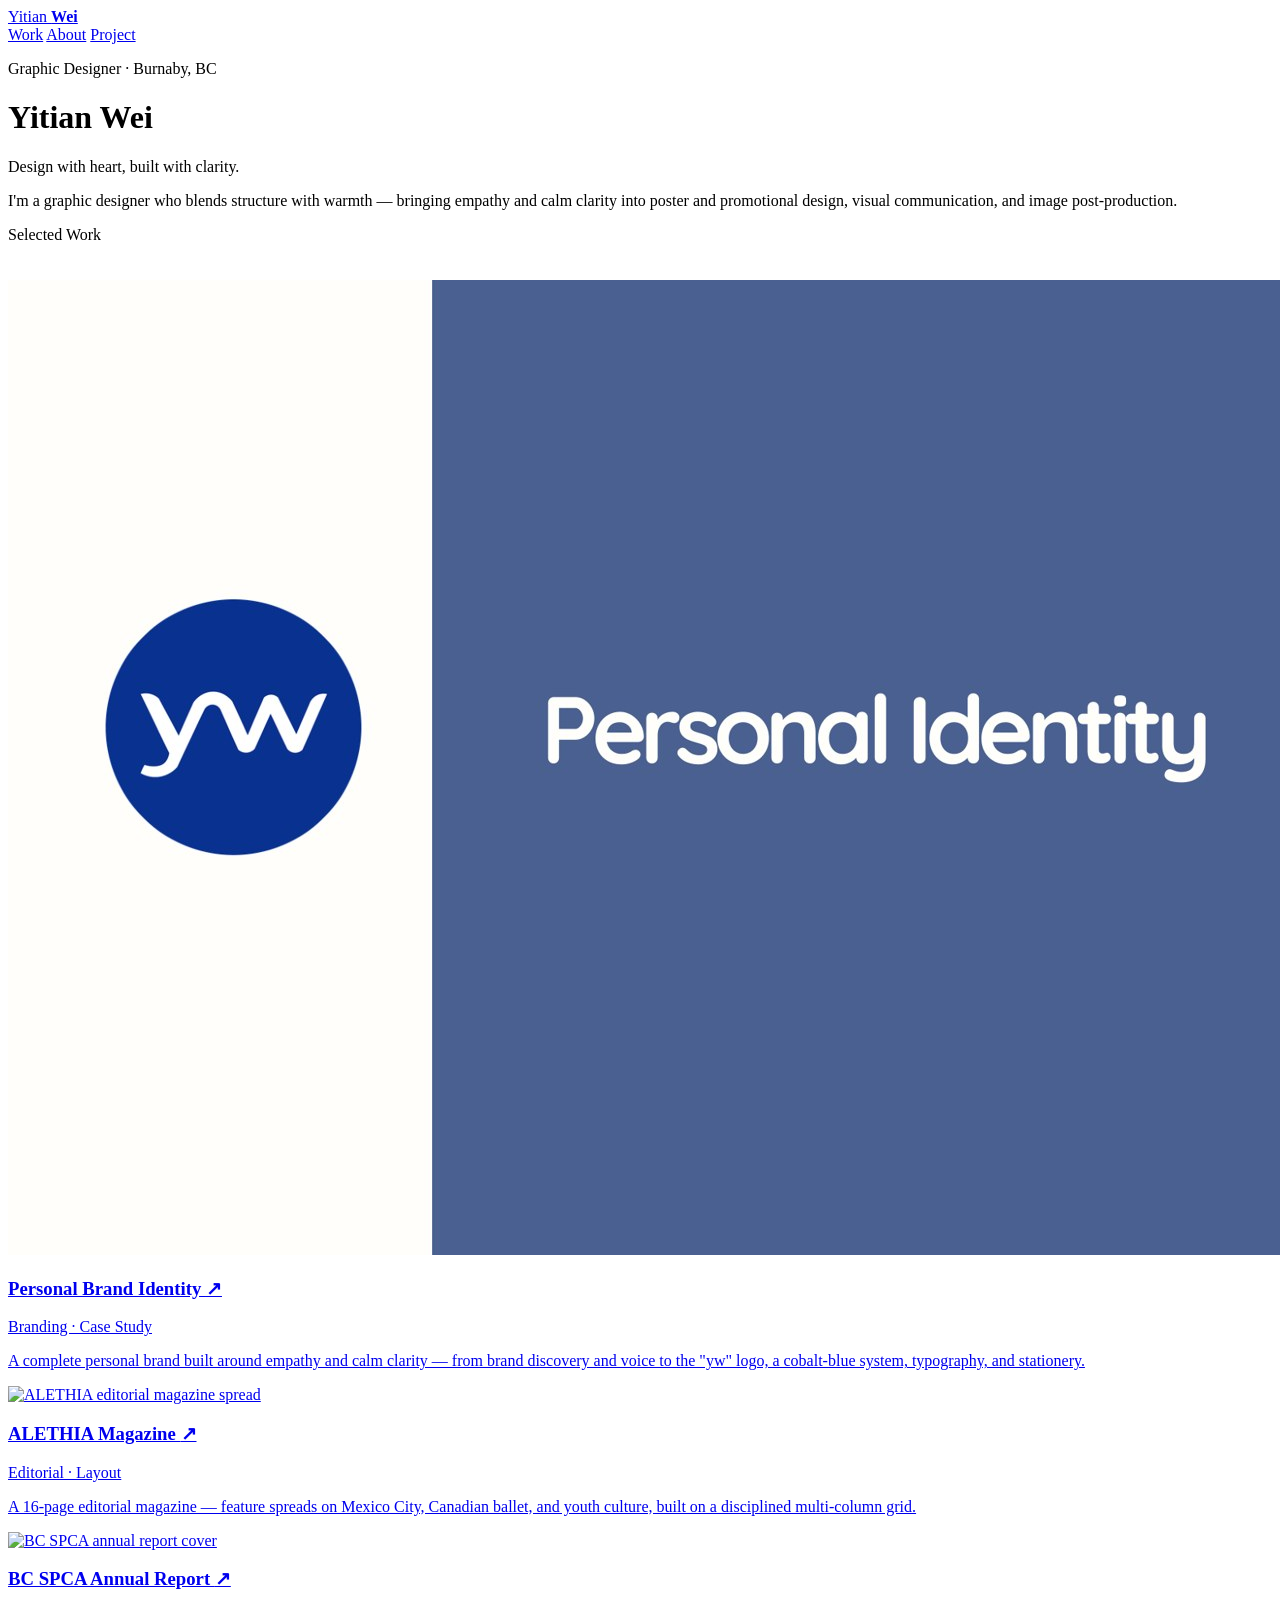
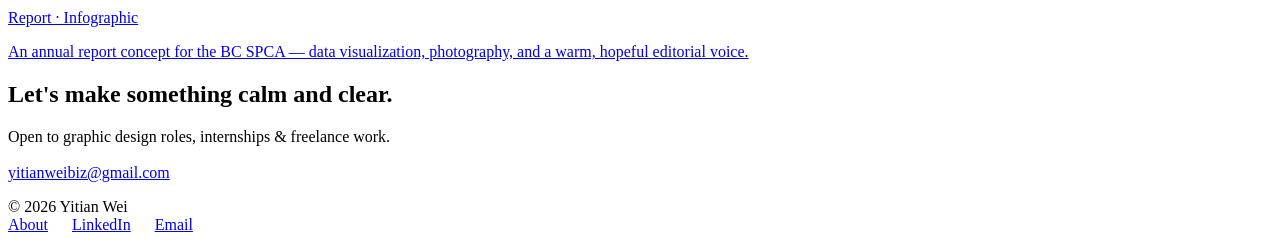
==== index.html @ aaa8920e "Add files via upload" ====
<!DOCTYPE html>
<html lang="en">
<head>
  <meta charset="UTF-8" />
  <meta name="viewport" content="width=device-width, initial-scale=1.0" />
  <title>Yitian Wei — Graphic Designer</title>
  <meta name="description" content="Yitian Wei is a graphic designer focused on poster and promotional design, visual communication, and image post-production." />
  <link rel="preconnect" href="https://fonts.googleapis.com" />
  <link rel="preconnect" href="https://fonts.gstatic.com" crossorigin />
  <link href="https://fonts.googleapis.com/css2?family=Quicksand:wght@300;400;500;600;700&display=swap" rel="stylesheet" />
  <link rel="stylesheet" href="css/styles.css" />
</head>
<body>
  <div class="blob blob--1"></div>
  <div class="blob blob--2"></div>

  <!-- NAV -->
  <nav class="nav">
    <div class="nav__inner">
      <a class="nav__logo" href="index.html">Yitian <b>Wei</b></a>
      <div class="nav__links">
        <a href="index.html" aria-current="page">Work</a>
        <a href="about.html">About</a>
        <a href="work-personal-identity.html">Project</a>
      </div>
    </div>
  </nav>

  <!-- HERO -->
  <header class="hero wrap">
    <p class="eyebrow reveal d1">Graphic Designer · Burnaby, BC</p>
    <h1 class="hero__name reveal d2">Yitian <span class="it">Wei</span></h1>
    <div class="hero__row">
      <p class="hero__headline reveal d3">Design with heart, built with clarity.</p>
      <p class="hero__intro reveal d4">
        I'm a graphic designer who blends structure with warmth — bringing empathy
        and calm clarity into poster and promotional design, visual communication,
        and image post-production.
      </p>
    </div>
  </header>

  <!-- WORKS -->
  <section class="section wrap" id="work">
    <p class="eyebrow reveal d1" style="margin-bottom:36px;">Selected Work</p>

    <div class="works">

      <!-- FEATURED PROJECT (links to the in-depth case study) -->
      <a class="work work--wide reveal d2" href="work-personal-identity.html">
        <div class="work__thumb">
          <img src="images/work-identity.jpg" alt="Personal Brand Identity — yw" />
        </div>
        <div class="work__meta">
          <h3 class="work__title">Personal Brand Identity <span class="work__arrow">↗</span></h3>
          <span class="work__tag">Branding · Case Study</span>
        </div>
        <p class="work__desc">A complete personal brand built around empathy and calm clarity — from brand discovery and voice to the "yw" logo, a cobalt-blue system, typography, and stationery.</p>
      </a>

      <!-- WORK 2 — ALETHIA Magazine -->
      <a class="work reveal d3" href="work-alethia.html">
        <div class="work__thumb">
          <img src="images/work-alethia.jpg" alt="ALETHIA editorial magazine spread" />
        </div>
        <div class="work__meta">
          <h3 class="work__title">ALETHIA Magazine <span class="work__arrow">↗</span></h3>
          <span class="work__tag">Editorial · Layout</span>
        </div>
        <p class="work__desc">A 16-page editorial magazine — feature spreads on Mexico City, Canadian ballet, and youth culture, built on a disciplined multi-column grid.</p>
      </a>

      <!-- WORK 3 — BC SPCA Annual Report -->
      <a class="work reveal d4" href="work-bcspca.html">
        <div class="work__thumb">
          <img src="images/work-bcspca.jpg" alt="BC SPCA annual report cover" />
        </div>
        <div class="work__meta">
          <h3 class="work__title">BC SPCA Annual Report <span class="work__arrow">↗</span></h3>
          <span class="work__tag">Report · Infographic</span>
        </div>
        <p class="work__desc">An annual report concept for the BC SPCA — data visualization, photography, and a warm, hopeful editorial voice.</p>
      </a>

    </div>
  </section>

  <!-- END CTA -->
  <section class="endcta wrap">
    <h2>Let's make something calm and clear.</h2>
    <p class="muted">Open to graphic design roles, internships &amp; freelance work.</p>
    <p style="margin-top:18px;"><a class="big" href="mailto:yitianweibiz@gmail.com">yitianweibiz@gmail.com</a></p>
  </section>

  <!-- FOOTER -->
  <footer class="footer">
    <div class="footer__inner">
      <span class="copy">© 2026 Yitian Wei</span>
      <div style="display:flex; gap:24px;">
        <a href="about.html">About</a>
        <a href="https://www.linkedin.com/in/yitianw/" target="_blank" rel="noopener">LinkedIn</a>
        <a href="mailto:yitianweibiz@gmail.com">Email</a>
      </div>
    </div>
  </footer>

</body>
</html>
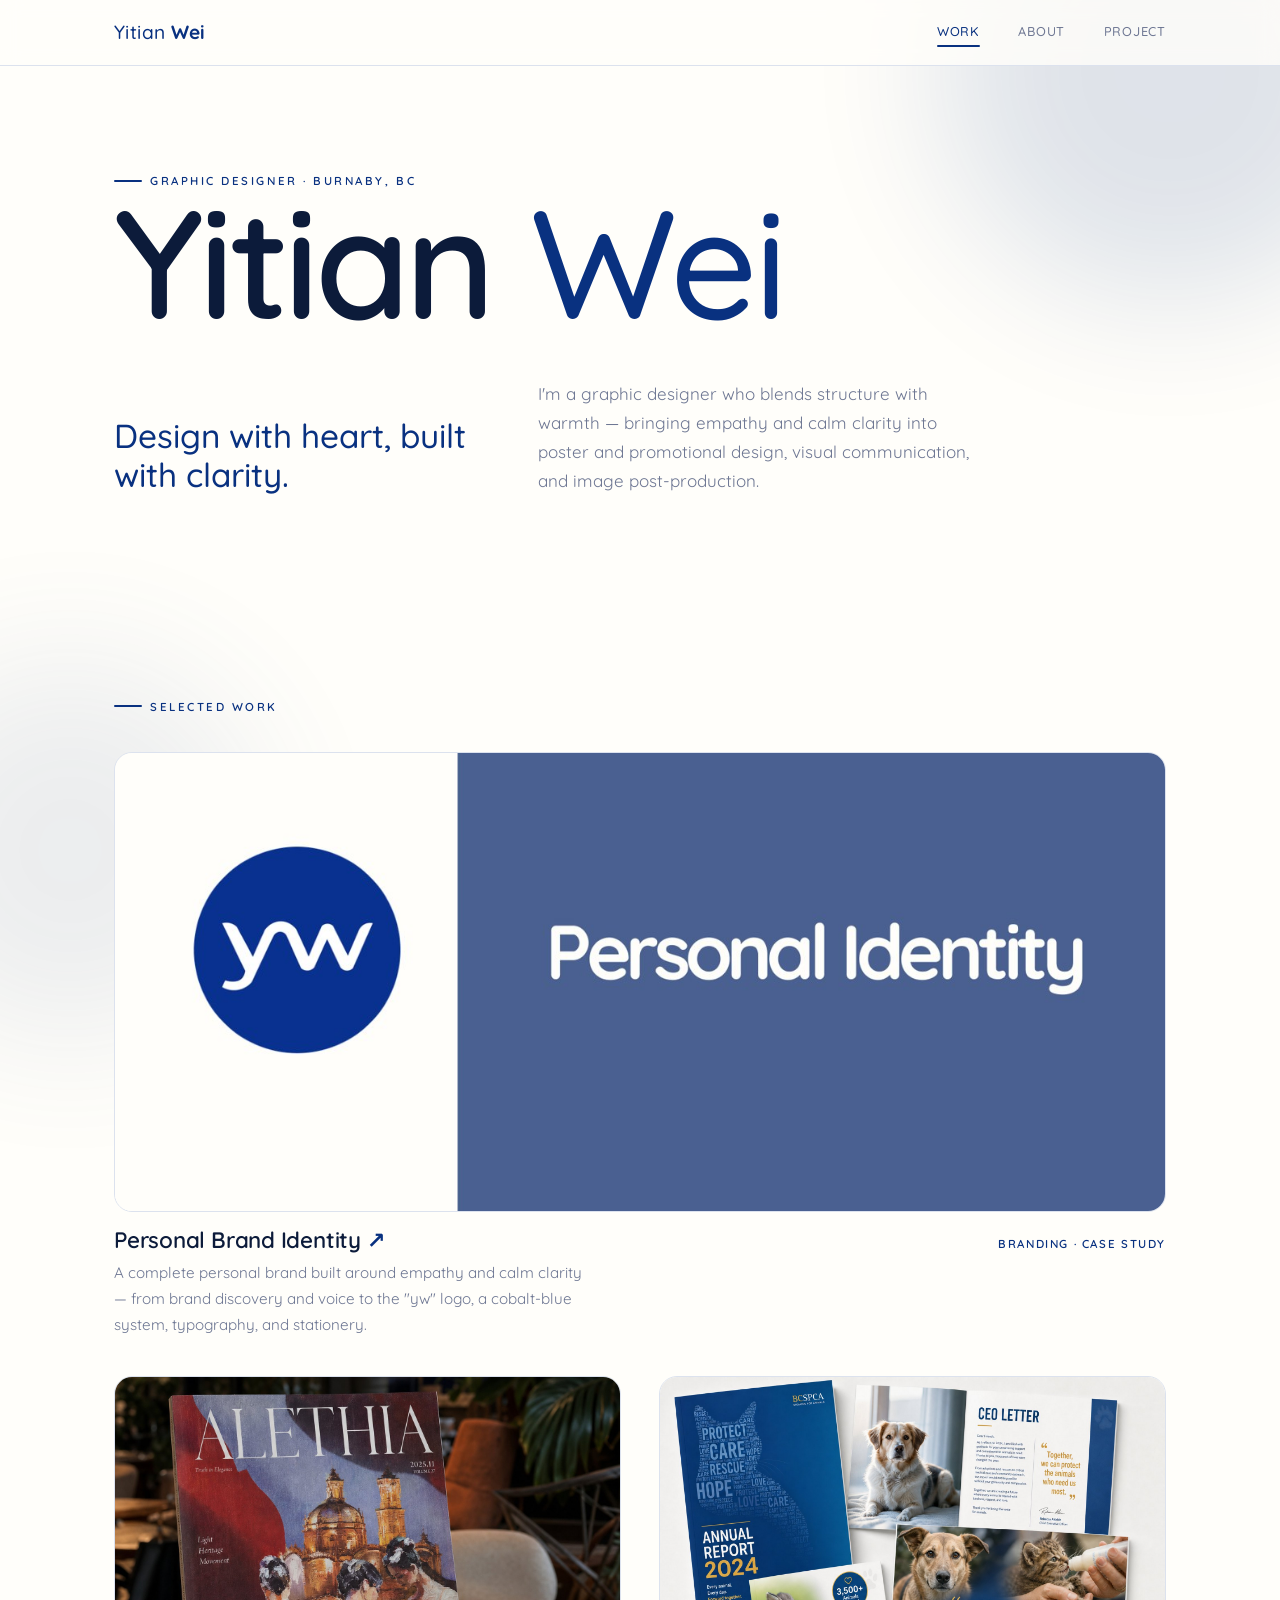
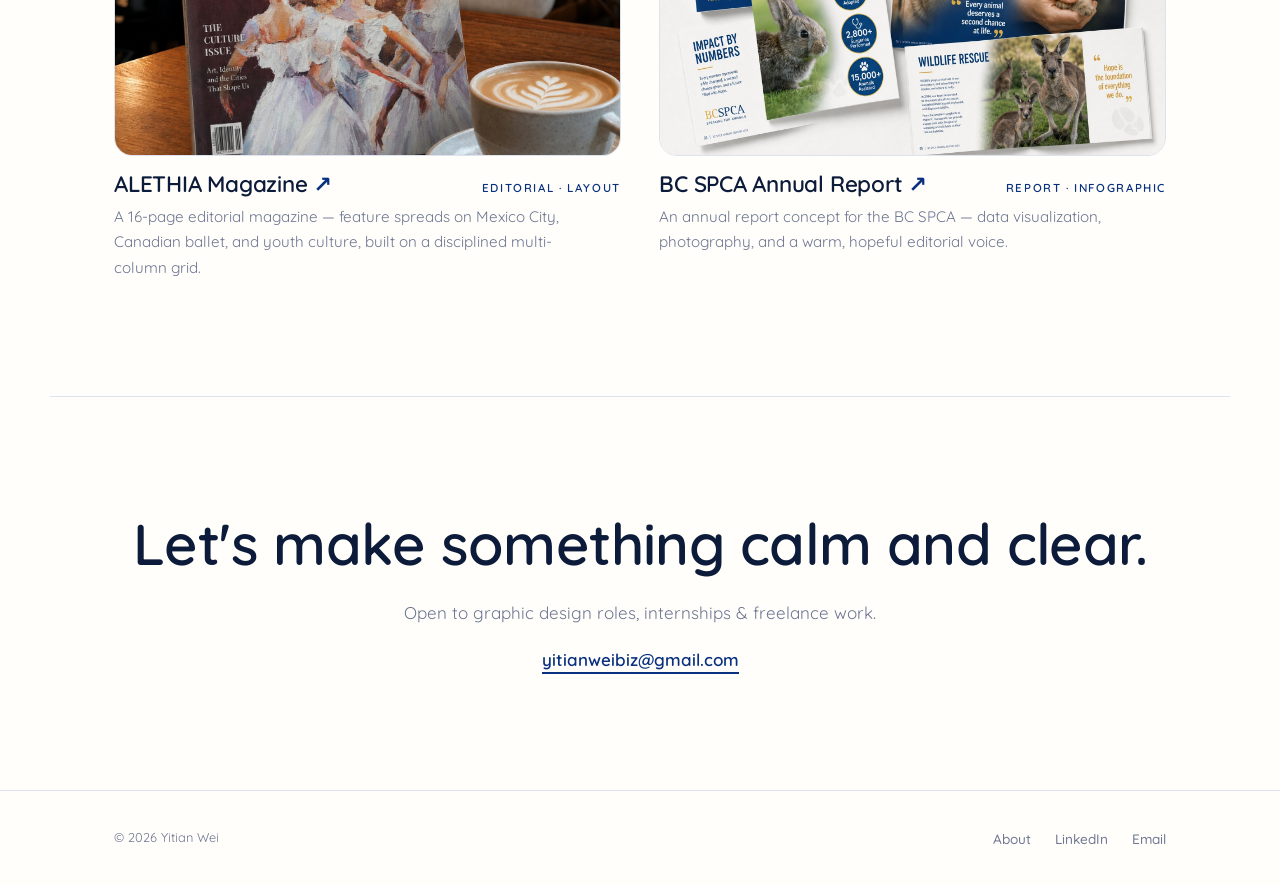
==== commit 21ce2c55: "Add files via upload" ====
--- a/index.html
+++ b/index.html
@@ -61,7 +61,7 @@
       <!-- WORK 2 — ALETHIA Magazine -->
       <a class="work reveal d3" href="work-alethia.html">
         <div class="work__thumb">
-          <img src="images/work-alethia.jpg" alt="ALETHIA editorial magazine spread" />
+          <img src="images/alethia-mk-cover-cafe.jpg" alt="ALETHIA editorial magazine — cover mockup" />
         </div>
         <div class="work__meta">
           <h3 class="work__title">ALETHIA Magazine <span class="work__arrow">↗</span></h3>
@@ -73,7 +73,7 @@
       <!-- WORK 3 — BC SPCA Annual Report -->
       <a class="work reveal d4" href="work-bcspca.html">
         <div class="work__thumb">
-          <img src="images/work-bcspca.jpg" alt="BC SPCA annual report cover" />
+          <img src="images/bcspca-mk-pages.jpg" alt="BC SPCA annual report mockup" />
         </div>
         <div class="work__meta">
           <h3 class="work__title">BC SPCA Annual Report <span class="work__arrow">↗</span></h3>
--- a/css/styles.css
+++ b/css/styles.css
@@ -0,0 +1,221 @@
+/* =========================================================
+   YITIAN WEI — PORTFOLIO
+   Brand system: cobalt blue · off-white · Quicksand
+   Calm · warm · clear · genuine
+   ---------------------------------------------------------
+   Brand palette (from the Personal Identity project):
+     Cobalt  #093180   Muted blue #496091   Off-white #FFFEFA
+   ========================================================= */
+
+:root {
+  --paper:    #FFFEFA;   /* off-white background (brand)     */
+  --paper-2:  #EEF1F8;   /* panels / cards (cool tint)       */
+  --ink:      #0C1B3A;   /* primary text (deep navy)         */
+  --ink-soft: #6E7793;   /* secondary text (muted blue-grey) */
+  --line:     #DCE2EE;   /* hairline rules                   */
+  --accent:   #093180;   /* cobalt blue — brand primary      */
+  --accent-2: #496091;   /* muted blue — brand secondary     */
+
+  --maxw: 1180px;
+  --gutter: clamp(20px, 5vw, 64px);
+  --radius: 18px;
+
+  --display: "Quicksand", system-ui, sans-serif;
+  --body: "Quicksand", system-ui, sans-serif;
+
+  --ease: cubic-bezier(0.22, 1, 0.36, 1);
+}
+
+/* ----------  RESET  ---------- */
+*, *::before, *::after { box-sizing: border-box; margin: 0; padding: 0; }
+html { scroll-behavior: smooth; -webkit-font-smoothing: antialiased; }
+body {
+  background: var(--paper);
+  color: var(--ink);
+  font-family: var(--body);
+  font-size: 17px;
+  line-height: 1.7;
+  font-weight: 400;
+  overflow-x: hidden;
+}
+img { display: block; max-width: 100%; }
+a { color: inherit; text-decoration: none; }
+
+/* soft brand blobs — rounded organic shapes, very subtle */
+.blob { position: fixed; border-radius: 50%; filter: blur(70px); opacity: 0.13; z-index: 0; pointer-events: none; }
+.blob--1 { width: 460px; height: 460px; background: var(--accent); top: -160px; right: -120px; }
+.blob--2 { width: 380px; height: 380px; background: var(--accent-2); bottom: -140px; left: -120px; opacity: 0.10; }
+
+/* ----------  LAYOUT  ---------- */
+.wrap { max-width: var(--maxw); margin: 0 auto; padding-inline: var(--gutter); position: relative; z-index: 2; }
+.section { padding-block: clamp(56px, 9vw, 130px); position: relative; z-index: 2; }
+
+/* ----------  TYPE  ---------- */
+h1, h2, h3 { font-family: var(--display); font-weight: 600; line-height: 1.08; letter-spacing: -0.01em; }
+.eyebrow {
+  font-family: var(--body); font-weight: 600;
+  font-size: 0.72rem; letter-spacing: 0.22em; text-transform: uppercase;
+  color: var(--accent); display: inline-flex; align-items: center; gap: 0.7em;
+}
+.eyebrow::before { content: ""; width: 28px; height: 2px; border-radius: 2px; background: var(--accent); display: inline-block; }
+.lead { font-size: clamp(1.05rem, 1.8vw, 1.3rem); font-weight: 400; color: var(--ink); }
+.muted { color: var(--ink-soft); }
+
+/* ----------  NAV  ---------- */
+.nav {
+  position: sticky; top: 0; z-index: 50;
+  background: color-mix(in srgb, var(--paper) 82%, transparent);
+  backdrop-filter: blur(10px);
+  border-bottom: 1px solid var(--line);
+}
+.nav__inner { max-width: var(--maxw); margin: 0 auto; padding: 16px var(--gutter); display: flex; align-items: center; justify-content: space-between; }
+.nav__logo { font-family: var(--display); font-size: 1.2rem; font-weight: 500; letter-spacing: 0.02em; color: var(--accent); }
+.nav__logo b { font-weight: 700; }
+.nav__links { display: flex; gap: clamp(18px, 3vw, 40px); align-items: center; }
+.nav__links a {
+  font-size: 0.8rem; font-weight: 500; letter-spacing: 0.06em; text-transform: uppercase;
+  position: relative; padding-block: 4px; color: var(--ink-soft); transition: color 0.3s var(--ease);
+}
+.nav__links a::after { content: ""; position: absolute; left: 0; bottom: 0; width: 100%; height: 2px; border-radius: 2px; background: var(--accent); transform: scaleX(0); transform-origin: right; transition: transform 0.35s var(--ease); }
+.nav__links a:hover, .nav__links a[aria-current="page"] { color: var(--accent); }
+.nav__links a:hover::after, .nav__links a[aria-current="page"]::after { transform: scaleX(1); transform-origin: left; }
+
+/* ----------  HERO  ---------- */
+.hero { padding-top: clamp(50px, 8vw, 96px); padding-bottom: clamp(40px, 6vw, 80px); position: relative; z-index: 2; }
+.hero__name { font-size: clamp(3.2rem, 12vw, 10rem); font-weight: 600; letter-spacing: -0.03em; line-height: 0.92; color: var(--ink); }
+.hero__name .it { color: var(--accent); font-weight: 500; }
+.hero__row { display: flex; flex-wrap: wrap; gap: clamp(24px, 5vw, 80px); align-items: flex-end; margin-top: clamp(24px, 4vw, 48px); }
+.hero__headline { font-size: clamp(1.4rem, 2.6vw, 2.1rem); font-family: var(--display); font-weight: 500; max-width: 18ch; line-height: 1.2; color: var(--accent); }
+.hero__intro { max-width: 44ch; color: var(--ink-soft); }
+
+/* ----------  WORKS GRID  ---------- */
+.works { display: grid; grid-template-columns: repeat(12, 1fr); gap: clamp(20px, 3vw, 40px); }
+.work { grid-column: span 6; display: block; position: relative; }
+.work--wide { grid-column: span 12; }
+.work__thumb { position: relative; overflow: hidden; background: var(--paper-2); aspect-ratio: 4 / 3; border: 1px solid var(--line); border-radius: var(--radius); }
+.work--wide .work__thumb { aspect-ratio: 16 / 7; }
+.work__thumb img { width: 100%; height: 100%; object-fit: cover; transition: transform 0.7s var(--ease); }
+.work:hover .work__thumb img { transform: scale(1.04); }
+.work__meta { display: flex; justify-content: space-between; align-items: baseline; margin-top: 16px; gap: 16px; }
+.work__title { font-family: var(--display); font-size: 1.4rem; font-weight: 600; color: var(--ink); }
+.work__tag { font-size: 0.72rem; letter-spacing: 0.14em; text-transform: uppercase; color: var(--accent); white-space: nowrap; font-weight: 600; }
+.work__desc { color: var(--ink-soft); font-size: 0.95rem; margin-top: 6px; max-width: 52ch; }
+.work__arrow { display: inline-block; transition: transform 0.4s var(--ease); color: var(--accent); }
+.work:hover .work__arrow { transform: translate(4px, -4px); }
+
+/* placeholder block */
+.ph {
+  position: absolute; inset: 0; display: flex; flex-direction: column; align-items: center; justify-content: center;
+  gap: 6px; text-align: center; padding: 24px;
+  background: repeating-linear-gradient(45deg, transparent, transparent 11px, color-mix(in srgb, var(--accent) 5%, transparent) 11px, color-mix(in srgb, var(--accent) 5%, transparent) 12px), var(--paper-2);
+  color: var(--ink-soft);
+}
+.ph span { font-size: 0.7rem; letter-spacing: 0.14em; text-transform: uppercase; font-weight: 600; }
+.ph code { font-family: ui-monospace, "SF Mono", Menlo, monospace; font-size: 0.72rem; color: var(--accent); }
+.ph svg { width: 30px; height: 30px; stroke: var(--accent); opacity: 0.55; }
+
+/* ----------  ABOUT  ---------- */
+.about-grid { display: grid; grid-template-columns: 1fr 1.4fr; gap: clamp(32px, 6vw, 90px); align-items: start; }
+.portrait { position: relative; aspect-ratio: 3 / 4; border: 1px solid var(--line); border-radius: var(--radius); background: var(--paper-2); overflow: hidden; }
+.portrait img { width: 100%; height: 100%; object-fit: cover; }
+.prose p { margin-bottom: 1.2em; }
+.prose p:last-child { margin-bottom: 0; }
+
+.facts { margin-top: clamp(40px, 6vw, 80px); display: grid; grid-template-columns: repeat(2, 1fr); gap: clamp(28px, 4vw, 56px); }
+.facts h3 { font-family: var(--body); font-weight: 700; font-size: 0.74rem; letter-spacing: 0.18em; text-transform: uppercase; color: var(--accent); margin-bottom: 16px; }
+.facts ul { list-style: none; }
+.facts li { padding: 10px 0; border-top: 1px solid var(--line); font-size: 0.95rem; }
+.facts li:last-child { border-bottom: 1px solid var(--line); }
+.facts .role { font-weight: 600; }
+.facts .when { color: var(--ink-soft); font-size: 0.85rem; }
+
+.skills-tags { display: flex; flex-wrap: wrap; gap: 10px; }
+.skills-tags span { font-size: 0.82rem; font-weight: 500; padding: 7px 16px; border: 1px solid var(--line); border-radius: 100px; color: var(--accent); background: var(--paper); }
+
+/* ----------  BUTTON  ---------- */
+.btn {
+  display: inline-flex; align-items: center; gap: 12px; font-family: var(--body); font-size: 0.82rem; font-weight: 600;
+  letter-spacing: 0.06em; text-transform: uppercase; padding: 14px 26px; border: 2px solid var(--accent);
+  border-radius: 100px; color: var(--accent); transition: all 0.35s var(--ease);
+}
+.btn:hover { background: var(--accent); color: var(--paper); }
+.btn svg { width: 16px; height: 16px; stroke: currentColor; }
+
+/* ----------  PROJECT (case study)  ---------- */
+.case-hero { padding-top: clamp(40px, 6vw, 80px); }
+.case-hero h1 { font-size: clamp(2.6rem, 7vw, 5.5rem); margin-top: 18px; color: var(--ink); }
+.case-hero .lead { margin-top: 22px; max-width: 52ch; }
+.tagline { font-family: var(--display); font-weight: 600; color: var(--accent); font-size: clamp(1.3rem,2.4vw,1.9rem); margin-top: 26px; }
+
+.case-facts { display: grid; grid-template-columns: repeat(3, 1fr); gap: 28px; margin-top: clamp(36px, 5vw, 64px); padding-top: 30px; border-top: 1px solid var(--line); }
+.case-facts h4 { font-family: var(--body); font-weight: 700; font-size: 0.7rem; letter-spacing: 0.18em; text-transform: uppercase; color: var(--ink-soft); margin-bottom: 10px; }
+.case-facts p { font-size: 0.95rem; }
+
+.case-block { display: grid; grid-template-columns: 1fr 1.6fr; gap: clamp(28px, 5vw, 72px); padding-block: clamp(40px, 6vw, 80px); border-top: 1px solid var(--line); align-items: start; }
+.case-block .num { font-family: var(--display); font-weight: 700; font-size: 2.4rem; color: var(--accent); line-height: 1; }
+.case-block h2 { font-size: clamp(1.6rem, 3vw, 2.3rem); margin-top: 8px; color: var(--ink); }
+.case-block .body p { margin-bottom: 1.1em; }
+.case-block .body p:last-child { margin-bottom: 0; }
+.case-block ul.steps { list-style: none; margin-top: 8px; }
+.case-block ul.steps li { padding: 14px 0; border-top: 1px solid var(--line); display: grid; grid-template-columns: 130px 1fr; gap: 18px; align-items: baseline; }
+.case-block ul.steps li:first-child { border-top: none; padding-top: 0; }
+.case-block ul.steps li b { font-family: var(--display); color: var(--accent); font-weight: 600; font-size: 0.95rem; }
+
+/* swatches */
+.swatches { display: flex; flex-wrap: wrap; gap: 14px; margin-top: 4px; }
+.swatch { border-radius: 14px; overflow: hidden; border: 1px solid var(--line); width: 150px; }
+.swatch .chip { height: 90px; }
+.swatch .info { padding: 10px 12px; font-size: 0.78rem; }
+.swatch .info b { display: block; font-weight: 600; }
+.swatch .info span { color: var(--ink-soft); }
+
+/* brand book gallery — shows full pages at natural ratio */
+.brandbook { display: grid; grid-template-columns: repeat(2, 1fr); gap: clamp(16px, 2.5vw, 26px); margin-top: 18px; }
+.bb { position: relative; border: 1px solid var(--line); border-radius: var(--radius); background: var(--paper-2); overflow: hidden; }
+.bb.full { grid-column: 1 / -1; }
+.bb img { width: 100%; height: auto; display: block; }
+.bb .ph { position: relative; inset: auto; aspect-ratio: 16 / 10; }
+
+/* ----------  CTA / FOOTER  ---------- */
+.endcta { text-align: center; padding-block: clamp(60px, 9vw, 130px); border-top: 1px solid var(--line); }
+.endcta h2 { font-size: clamp(2rem, 5vw, 3.6rem); margin-bottom: 24px; color: var(--ink); }
+.endcta a.big { font-family: var(--display); font-weight: 600; color: var(--accent); border-bottom: 2px solid var(--accent); padding-bottom: 2px; transition: opacity 0.3s; }
+.endcta a.big:hover { opacity: 0.55; }
+
+.footer { border-top: 1px solid var(--line); padding-block: 36px; position: relative; z-index: 2; }
+.footer__inner { max-width: var(--maxw); margin: 0 auto; padding-inline: var(--gutter); display: flex; flex-wrap: wrap; gap: 20px; justify-content: space-between; align-items: center; }
+.footer a { color: var(--ink-soft); font-size: 0.85rem; font-weight: 500; transition: color 0.3s; }
+.footer a:hover { color: var(--accent); }
+.footer .copy { font-size: 0.8rem; color: var(--ink-soft); }
+
+/* ----------  LOAD ANIMATION  ---------- */
+@keyframes rise { from { opacity: 0; transform: translateY(22px); } to { opacity: 1; transform: none; } }
+.reveal { opacity: 0; animation: rise 0.9s var(--ease) forwards; }
+.d1 { animation-delay: 0.05s; } .d2 { animation-delay: 0.15s; } .d3 { animation-delay: 0.25s; }
+.d4 { animation-delay: 0.35s; } .d5 { animation-delay: 0.45s; } .d6 { animation-delay: 0.55s; }
+@media (prefers-reduced-motion: reduce) { .reveal { animation: none; opacity: 1; } }
+
+/* ----------  RESPONSIVE  ---------- */
+@media (max-width: 820px) {
+  .work { grid-column: span 12; }
+  .about-grid { grid-template-columns: 1fr; }
+  .portrait { max-width: 360px; }
+  .case-block { grid-template-columns: 1fr; }
+  .case-facts { grid-template-columns: 1fr; }
+  .facts { grid-template-columns: 1fr; }
+  .brandbook { grid-template-columns: 1fr; }
+  .case-block ul.steps li { grid-template-columns: 1fr; gap: 4px; }
+  .nav__links { gap: 16px; }
+  .nav__links a { font-size: 0.72rem; }
+}
+
+/* ---- lifestyle mockup photos ---- */
+.shot { border-radius:16px; overflow:hidden; box-shadow:0 22px 55px rgba(12,27,58,0.18); }
+.shot img { width:100%; height:auto; display:block; }
+.bb.shot { border:none; background:transparent; }
+.hero-shot { max-width:600px; margin:0 auto; }
+
+/* ---- framed/wall photo mockups (already have their own lighting) ---- */
+.photo { border-radius:14px; overflow:hidden; }
+.photo img { width:100%; height:auto; display:block; }
+.merch-wrap { max-width:760px; margin:0 auto; }
